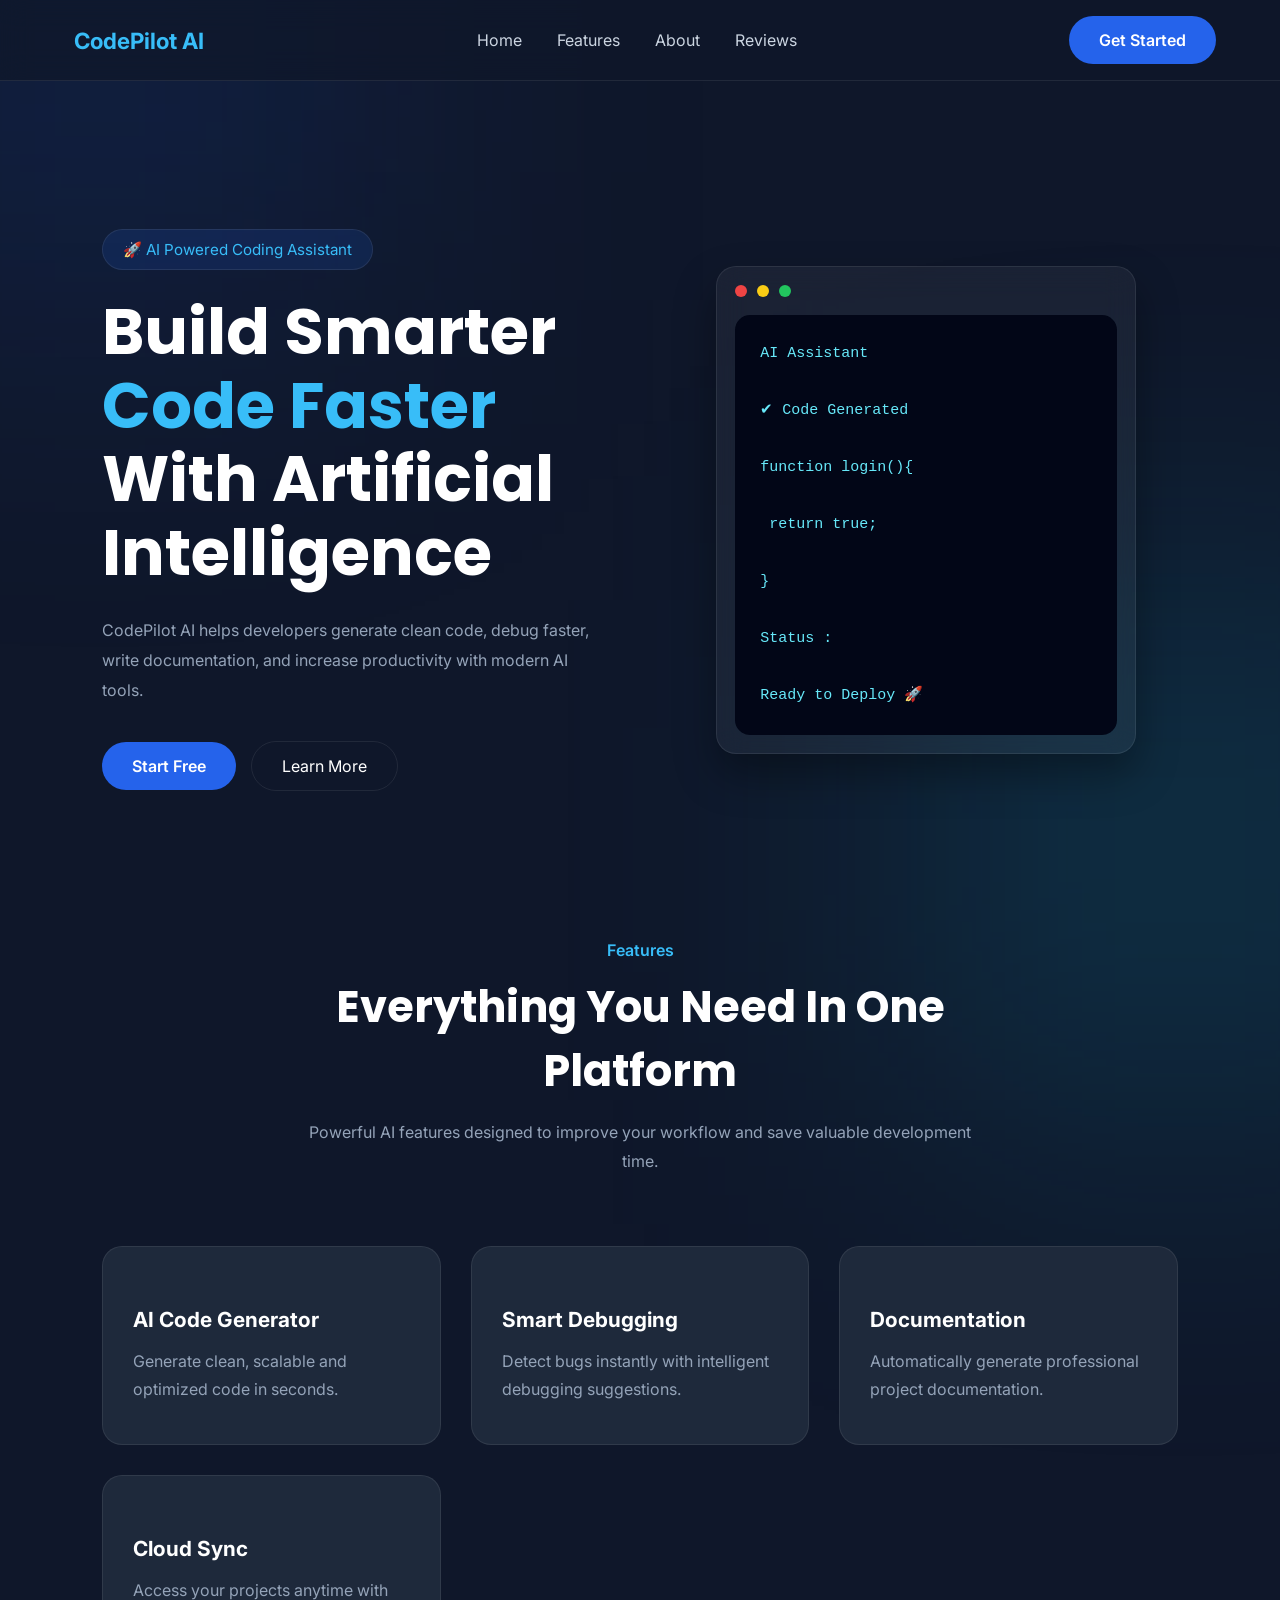
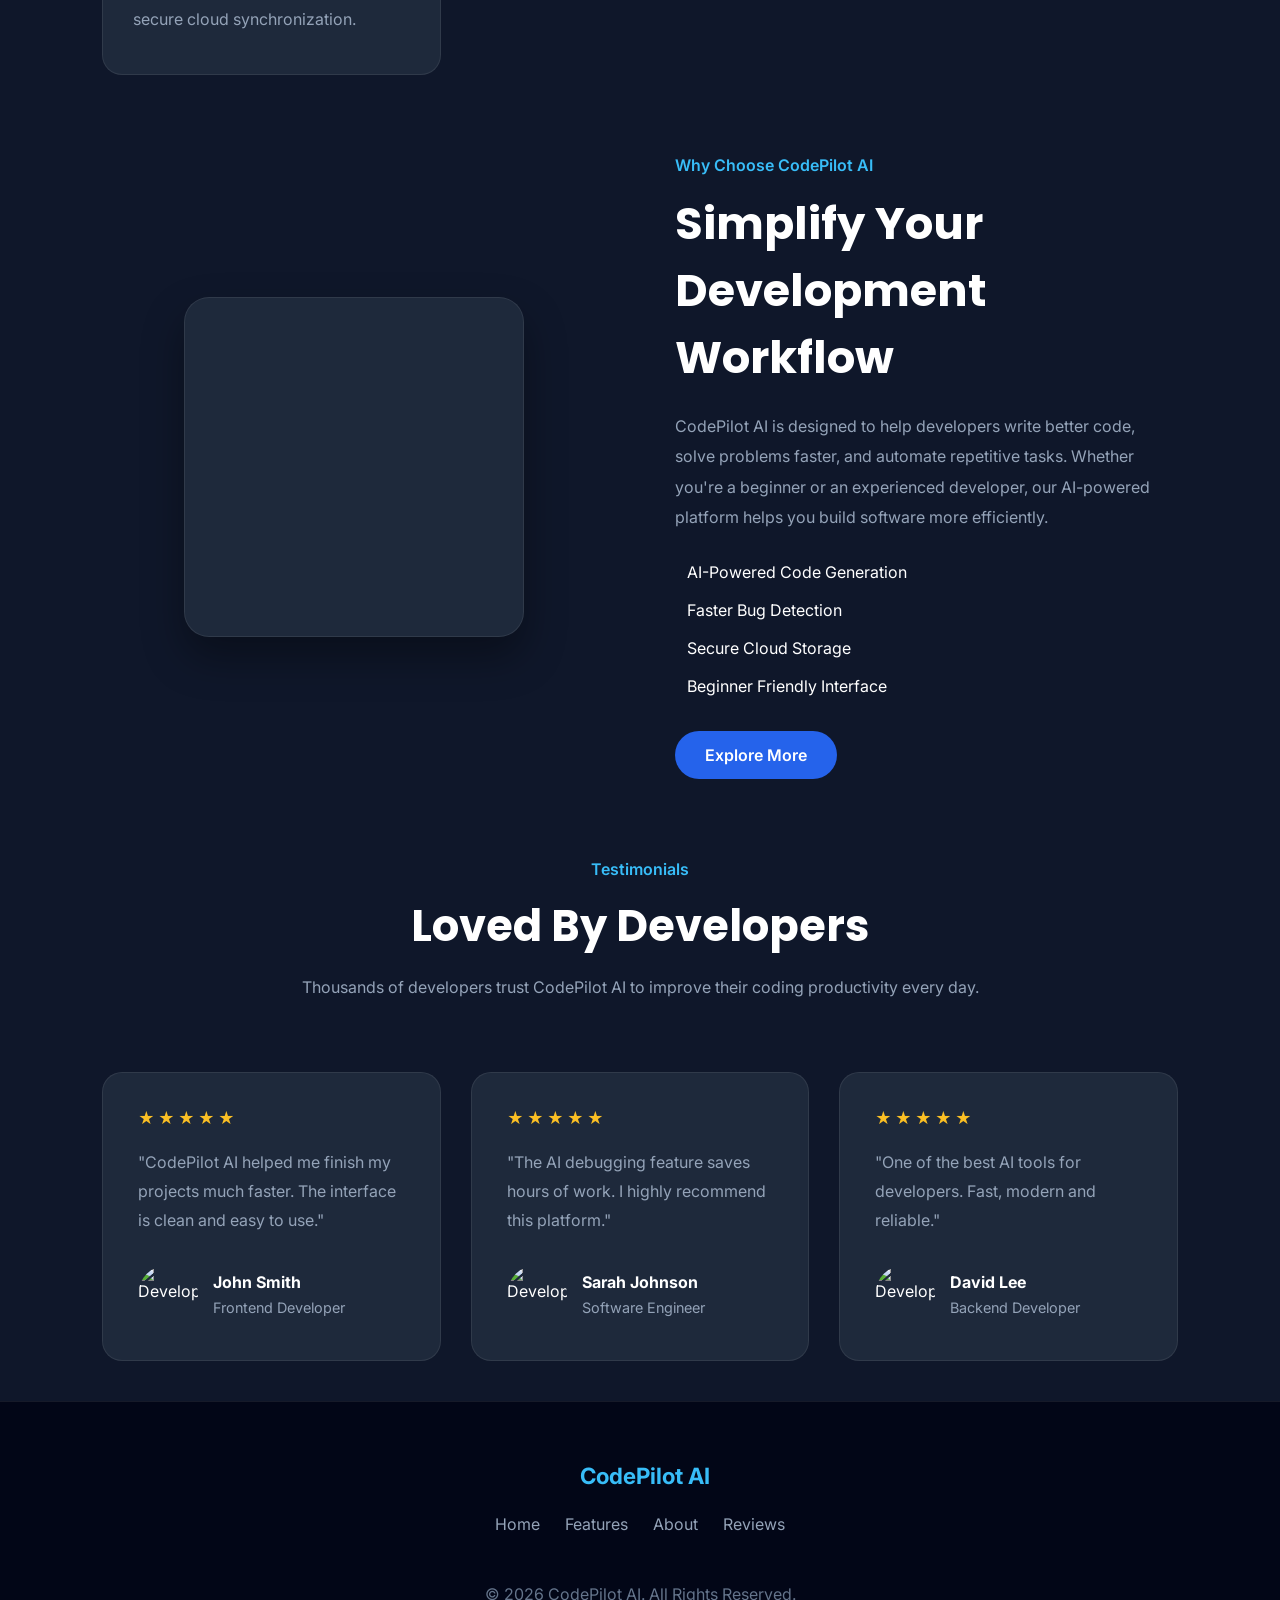
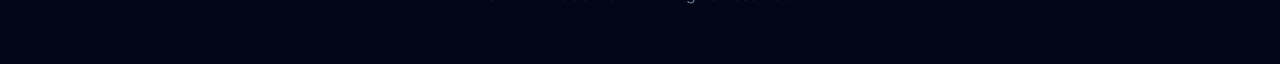
==== WebDev-L1-LandingPage/index.html @ 05443ca6 "Initial commit: CodePilot AI landing page" ====
<!DOCTYPE html>
<html lang="en">

<head>

    <meta charset="UTF-8">

    <meta name="viewport" content="width=device-width, initial-scale=1.0">

    <title>CodePilot AI | Build Smarter. Code Faster.</title>

    <!-- Google Fonts -->
    <link rel="preconnect" href="https://fonts.googleapis.com">

    <link rel="preconnect" href="https://fonts.gstatic.com" crossorigin>

    <link href="https://fonts.googleapis.com/css2?family=Poppins:wght@500;600;700;800&family=Inter:wght@300;400;500;600;700&display=swap" rel="stylesheet">

    <!-- Remix Icons -->

    <link href="https://cdn.jsdelivr.net/npm/remixicon@4.3.0/fonts/remixicon.css" rel="stylesheet">

    <link rel="stylesheet" href="style.css">

</head>

<body>

    <!--==================== NAVBAR ====================-->

    <header>

        <nav class="navbar">

            <a href="#" class="logo">

                <i class="ri-cpu-line"></i>

                <span>CodePilot AI</span>

            </a>

            <ul class="nav-menu">

                <li><a href="#home">Home</a></li>

                <li><a href="#features">Features</a></li>

                <li><a href="#about">About</a></li>

                <li><a href="#testimonials">Reviews</a></li>

            </ul>

            <a href="#" class="btn">Get Started</a>

        </nav>

    </header>

    <!--==================== HERO ====================-->

    <main>

        <section class="hero" id="home">

            <div class="hero-content">

                <span class="hero-tag">

                    🚀 AI Powered Coding Assistant

                </span>

                <h1>

                    Build Smarter

                    <span>Code Faster</span>

                    With Artificial Intelligence

                </h1>

                <p>

                    CodePilot AI helps developers generate clean code, debug faster,
                    write documentation, and increase productivity with modern AI tools.

                </p>

                <div class="hero-buttons">

                    <a href="#" class="btn">

                        Start Free

                    </a>

                    <a href="#" class="btn-outline">

                        Learn More

                    </a>

                </div>

            </div>

            <div class="hero-image">

                <div class="dashboard-card">

                    <div class="window-header">

                        <span class="red"></span>

                        <span class="yellow"></span>

                        <span class="green"></span>

                    </div>

                    <div class="window-body">

<pre>
AI Assistant

✔ Code Generated

function login(){

 return true;

}

Status :

Ready to Deploy 🚀
</pre>

                    </div>

                </div>

            </div>

        </section>

        <!--==================== FEATURES ====================-->

        <section class="features" id="features">

            <div class="section-header">

                <span>Features</span>

                <h2>Everything You Need In One Platform</h2>

                <p>

                    Powerful AI features designed to improve your workflow and save valuable development time.

                </p>

            </div>

            <div class="feature-container">

                <div class="feature-card">

                    <i class="ri-code-box-line"></i>

                    <h3>AI Code Generator</h3>

                    <p>

                        Generate clean, scalable and optimized code in seconds.

                    </p>

                </div>

                <div class="feature-card">

                    <i class="ri-bug-line"></i>

                    <h3>Smart Debugging</h3>

                    <p>

                        Detect bugs instantly with intelligent debugging suggestions.

                    </p>

                </div>

                <div class="feature-card">

                    <i class="ri-file-list-3-line"></i>

                    <h3>Documentation</h3>

                    <p>

                        Automatically generate professional project documentation.

                    </p>

                </div>

                <div class="feature-card">

                    <i class="ri-cloud-line"></i>

                    <h3>Cloud Sync</h3>

                    <p>

                        Access your projects anytime with secure cloud synchronization.

                    </p>

                </div>

            </div>

        </section>




        <!--==================== ABOUT ====================-->

        <section class="about" id="about">

            <div class="about-image">

                <div class="about-box">

                    <i class="ri-robot-2-line"></i>

                </div>

            </div>

            <div class="about-content">

                <span>Why Choose CodePilot AI</span>

                <h2>
                    Simplify Your Development Workflow
                </h2>

                <p>

                    CodePilot AI is designed to help developers write better code,
                    solve problems faster, and automate repetitive tasks.
                    Whether you're a beginner or an experienced developer,
                    our AI-powered platform helps you build software more efficiently.

                </p>

                <ul class="about-list">

                    <li>

                        <i class="ri-check-line"></i>

                        AI-Powered Code Generation

                    </li>

                    <li>

                        <i class="ri-check-line"></i>

                        Faster Bug Detection

                    </li>

                    <li>

                        <i class="ri-check-line"></i>

                        Secure Cloud Storage

                    </li>

                    <li>

                        <i class="ri-check-line"></i>

                        Beginner Friendly Interface

                    </li>

                </ul>

                <a href="#" class="btn">

                    Explore More

                </a>

            </div>

        </section>



        <!--==================== TESTIMONIALS ====================-->

        <section class="testimonials" id="testimonials">

            <div class="section-header">

                <span>Testimonials</span>

                <h2>

                    Loved By Developers

                </h2>

                <p>

                    Thousands of developers trust CodePilot AI to improve their
                    coding productivity every day.

                </p>

            </div>

            <div class="testimonial-container">

                <div class="testimonial-card">

                    <div class="stars">

                        ★★★★★

                    </div>

                    <p>

                        "CodePilot AI helped me finish my projects much faster.
                        The interface is clean and easy to use."

                    </p>

                    <div class="user">

                        <img src="https://i.pravatar.cc/80?img=12" alt="Developer">

                        <div>

                            <h4>John Smith</h4>

                            <span>Frontend Developer</span>

                        </div>

                    </div>

                </div>



                <div class="testimonial-card">

                    <div class="stars">

                        ★★★★★

                    </div>

                    <p>

                        "The AI debugging feature saves hours of work.
                        I highly recommend this platform."

                    </p>

                    <div class="user">

                        <img src="https://i.pravatar.cc/80?img=32" alt="Developer">

                        <div>

                            <h4>Sarah Johnson</h4>

                            <span>Software Engineer</span>

                        </div>

                    </div>

                </div>



                <div class="testimonial-card">

                    <div class="stars">

                        ★★★★★

                    </div>

                    <p>

                        "One of the best AI tools for developers.
                        Fast, modern and reliable."

                    </p>

                    <div class="user">

                        <img src="https://i.pravatar.cc/80?img=48" alt="Developer">

                        <div>

                            <h4>David Lee</h4>

                            <span>Backend Developer</span>

                        </div>

                    </div>

                </div>

            </div>

        </section>

    </main>



    <!--==================== FOOTER ====================-->

    <footer>

        <div class="footer-content">

            <a href="#" class="logo">

                <i class="ri-cpu-line"></i>

                <span>CodePilot AI</span>

            </a>

            <div class="footer-links">

                <a href="#home">Home</a>

                <a href="#features">Features</a>

                <a href="#about">About</a>

                <a href="#testimonials">Reviews</a>

            </div>

            <div class="social-icons">

                <a href="#"><i class="ri-facebook-circle-fill"></i></a>

                <a href="#"><i class="ri-twitter-x-fill"></i></a>

                <a href="#"><i class="ri-linkedin-box-fill"></i></a>

                <a href="#"><i class="ri-github-fill"></i></a>

            </div>

            <p>

                © 2026 CodePilot AI. All Rights Reserved.

            </p>

        </div>

    </footer>

</body>

</html>
---- WebDev-L1-LandingPage/style.css ----
/*====================================
Google Fonts
=====================================*/

@import url('https://fonts.googleapis.com/css2?family=Inter:wght@300;400;500;600;700&family=Poppins:wght@500;600;700;800&display=swap');

/*====================================
Variables
=====================================*/

:root{

    --primary:#2563EB;
    --secondary:#38BDF8;

    --bg:#0F172A;

    --card:#1E293B;

    --white:#ffffff;

    --text:#94A3B8;

    --border:rgba(255,255,255,.08);

    --shadow:0 20px 40px rgba(0,0,0,.35);

}

/*====================================
Reset
=====================================*/

*{

    margin:0;
    padding:0;
    box-sizing:border-box;

}

html{

    scroll-behavior:smooth;

}

body{

    font-family:'Inter',sans-serif;

    background:var(--bg);

    color:var(--white);

    overflow-x:hidden;

}

a{

    text-decoration:none;

    color:inherit;

}

img{

    max-width:100%;

    display:block;

}

ul{

    list-style:none;

}

section{
    padding:40px 8%;
}

.section-header{
    margin:0 auto 50px;
}




/*====================================
Background
=====================================*/

body::before{

    content:"";

    position:fixed;

    width:500px;

    height:500px;

    background:#2563eb25;

    filter:blur(150px);

    top:-200px;

    left:-150px;

    z-index:-2;

}

body::after{

    content:"";

    position:fixed;

    width:500px;

    height:500px;

    background:#06b6d430;

    filter:blur(150px);

    bottom:-200px;

    right:-150px;

    z-index:-2;

}

/*====================================
Navbar
=====================================*/

header{

    position:fixed;

    top:0;

    width:100%;

    z-index:999;

    background:rgba(15,23,42,.75);

    backdrop-filter:blur(15px);

    border-bottom:1px solid var(--border);

}

.navbar{

    width:min(1200px,90%);

    margin:auto;

    height:80px;

    display:flex;

    justify-content:space-between;

    align-items:center;

}

.logo{

    display:flex;

    align-items:center;

    gap:10px;

    font-size:1.4rem;

    font-weight:700;

    color:var(--secondary);

}

.logo i{

    font-size:30px;

}

.nav-menu{

    display:flex;

    gap:35px;

}

.nav-menu a{

    color:#CBD5E1;

    position:relative;

    transition:.3s;

}

.nav-menu a::after{

    content:"";

    position:absolute;

    left:0;

    bottom:-8px;

    width:0;

    height:2px;

    background:var(--secondary);

    transition:.3s;

}

.nav-menu a:hover{

    color:#fff;

}

.nav-menu a:hover::after{

    width:100%;

}

/*====================================
Buttons
=====================================*/

.btn{

    display:inline-block;

    background:var(--primary);

    color:#fff;

    padding:14px 30px;

    border-radius:50px;

    font-weight:600;

    transition:.3s;

}

.btn:hover{

    transform:translateY(-4px);

    box-shadow:0 10px 25px rgba(37,99,235,.4);

}

.btn-outline{

    display:inline-block;

    border:1px solid var(--border);

    padding:14px 30px;

    border-radius:50px;

    margin-left:15px;

    transition:.3s;

}

.btn-outline:hover{

    background:var(--card);

}

/*====================================
Hero
=====================================*/

.hero{

    min-height:100vh;

    display:grid;

    grid-template-columns:repeat(2,1fr);

    align-items:center;

    gap:70px;

    padding-top:160px;

}

.hero-tag{

    display:inline-block;

    padding:10px 20px;

    background:rgba(37,99,235,.15);

    border:1px solid var(--border);

    border-radius:50px;

    color:var(--secondary);

    margin-bottom:25px;

    font-size:.95rem;

}

.hero h1{

    font-family:'Poppins',sans-serif;

    font-size:4rem;

    line-height:1.15;

    margin-bottom:25px;

}

.hero h1 span{

    color:var(--secondary);

}

.hero p{

    color:var(--text);

    line-height:1.9;

    margin-bottom:35px;

    max-width:550px;

}

.hero-buttons{

    display:flex;

    align-items:center;

}

/*====================================
Dashboard Card
=====================================*/

.hero-image{

    display:flex;

    justify-content:center;

}

.dashboard-card{

    width:420px;

    background:rgba(255,255,255,.05);

    border:1px solid var(--border);

    border-radius:20px;

    backdrop-filter:blur(15px);

    box-shadow:var(--shadow);

    animation:float 5s ease-in-out infinite;

}

.window-header{

    display:flex;

    gap:10px;

    padding:18px;

}

.window-header span{

    width:12px;

    height:12px;

    border-radius:50%;

}

.red{

    background:#ef4444;

}

.yellow{

    background:#facc15;

}

.green{

    background:#22c55e;

}

.window-body{

    background:#020617;

    margin:0 18px 18px;

    padding:25px;

    border-radius:15px;

}

.window-body pre{

    color:#67e8f9;

    font-family:monospace;

    line-height:1.9;

    font-size:15px;

}

/*====================================
Section Header
=====================================*/

.section-header{

    text-align:center;

    max-width:700px;

    margin:0 auto 70px;

}

.section-header span{

    color:var(--secondary);

    font-weight:600;

}

.section-header h2{

    font-family:'Poppins',sans-serif;

    font-size:2.7rem;

    margin:15px 0;

}

.section-header p{

    color:var(--text);

    line-height:1.8;

}

/*====================================
Features
=====================================*/

.feature-container{

    display:grid;

    grid-template-columns:repeat(auto-fit,minmax(250px,1fr));

    gap:30px;

}

.feature-card{

    background:var(--card);

    border:1px solid var(--border);

    border-radius:20px;

    padding:40px 30px;

    transition:.35s;

}

.feature-card:hover{

    transform:translateY(-10px);

    box-shadow:var(--shadow);

    border-color:var(--secondary);

}

.feature-card i{

    font-size:45px;

    color:var(--secondary);

}

.feature-card h3{

    margin:20px 0 15px;

    font-size:1.3rem;

}

.feature-card p{

    color:var(--text);

    line-height:1.8;

}

/*====================================
About
=====================================*/

.about{

    display:grid;

    grid-template-columns:repeat(2,1fr);

    gap:70px;

    align-items:center;

}

.about-box{

    width:340px;

    height:340px;

    margin:auto;

    border-radius:25px;

    background:var(--card);

    border:1px solid var(--border);

    display:flex;

    align-items:center;

    justify-content:center;

    box-shadow:var(--shadow);

}

.about-box i{

    font-size:120px;

    color:var(--secondary);

}

.about-content span{

    color:var(--secondary);

    font-weight:600;

}

.about-content h2{

    font-family:'Poppins',sans-serif;

    font-size:2.8rem;

    margin:15px 0 20px;

}

.about-content p{

    color:var(--text);

    line-height:1.9;

    margin-bottom:30px;

}

.about-list{

    display:flex;

    flex-direction:column;

    gap:18px;

    margin-bottom:35px;

}

.about-list li{

    display:flex;

    gap:12px;

    align-items:center;

}

.about-list i{

    color:var(--secondary);

}

/*====================================
Testimonials
=====================================*/

.testimonial-container{

    display:grid;

    grid-template-columns:repeat(auto-fit,minmax(300px,1fr));

    gap:30px;

}

.testimonial-card{

    background:var(--card);

    border:1px solid var(--border);

    border-radius:20px;

    padding:35px;

    transition:.35s;

}

.testimonial-card:hover{

    transform:translateY(-10px);

    box-shadow:var(--shadow);

}

.stars{

    color:#FBBF24;

    margin-bottom:20px;

    letter-spacing:3px;

}

.testimonial-card p{

    color:var(--text);

    line-height:1.8;

    margin-bottom:30px;

}

.user{

    display:flex;

    align-items:center;

    gap:15px;

}

.user img{

    width:60px;

    height:60px;

    border-radius:50%;

}

.user h4{

    margin-bottom:5px;

}

.user span{

    color:var(--text);

    font-size:.9rem;

}

/*====================================
Footer
=====================================*/

footer{

    background:#020617;

    padding:60px 8%;

    border-top:1px solid var(--border);

}

.footer-content{

    max-width:1200px;

    margin:auto;

    display:flex;

    flex-direction:column;

    align-items:center;

    gap:25px;

}

.footer-links{

    display:flex;

    gap:25px;

    flex-wrap:wrap;

}

.footer-links a{

    color:var(--text);

    transition:.3s;

}

.footer-links a:hover{

    color:var(--white);

}

.social-icons{

    display:flex;

    gap:20px;

}

.social-icons i{

    font-size:28px;

    transition:.3s;

}

.social-icons i:hover{

    color:var(--secondary);

    transform:translateY(-5px);

}

.footer-content p{

    color:#64748B;

}

/*====================================
Animation
=====================================*/

@keyframes float{

    0%,100%{

        transform:translateY(0);

    }

    50%{

        transform:translateY(-18px);

    }

}

/*====================================
Responsive
=====================================*/

@media(max-width:992px){

    .hero,
    .about{

        grid-template-columns:1fr;

        text-align:center;

    }

    .hero p{

        margin-inline:auto;

    }

    .hero-buttons{

        justify-content:center;

    }

    .about-list{

        align-items:center;

    }

    .nav-menu{

        display:none;

    }

}

@media(max-width:768px){

    .hero h1{

        font-size:2.8rem;

    }

    .section-header h2{

        font-size:2rem;

    }

    .about-content h2{

        font-size:2.2rem;

    }

    .dashboard-card{

        width:100%;

    }

}

@media(max-width:576px){

    .hero-buttons{

        flex-direction:column;

        gap:15px;

    }

    .btn-outline{

        margin-left:0;

    }

    .about-box{

        width:100%;

        height:280px;

    }

}
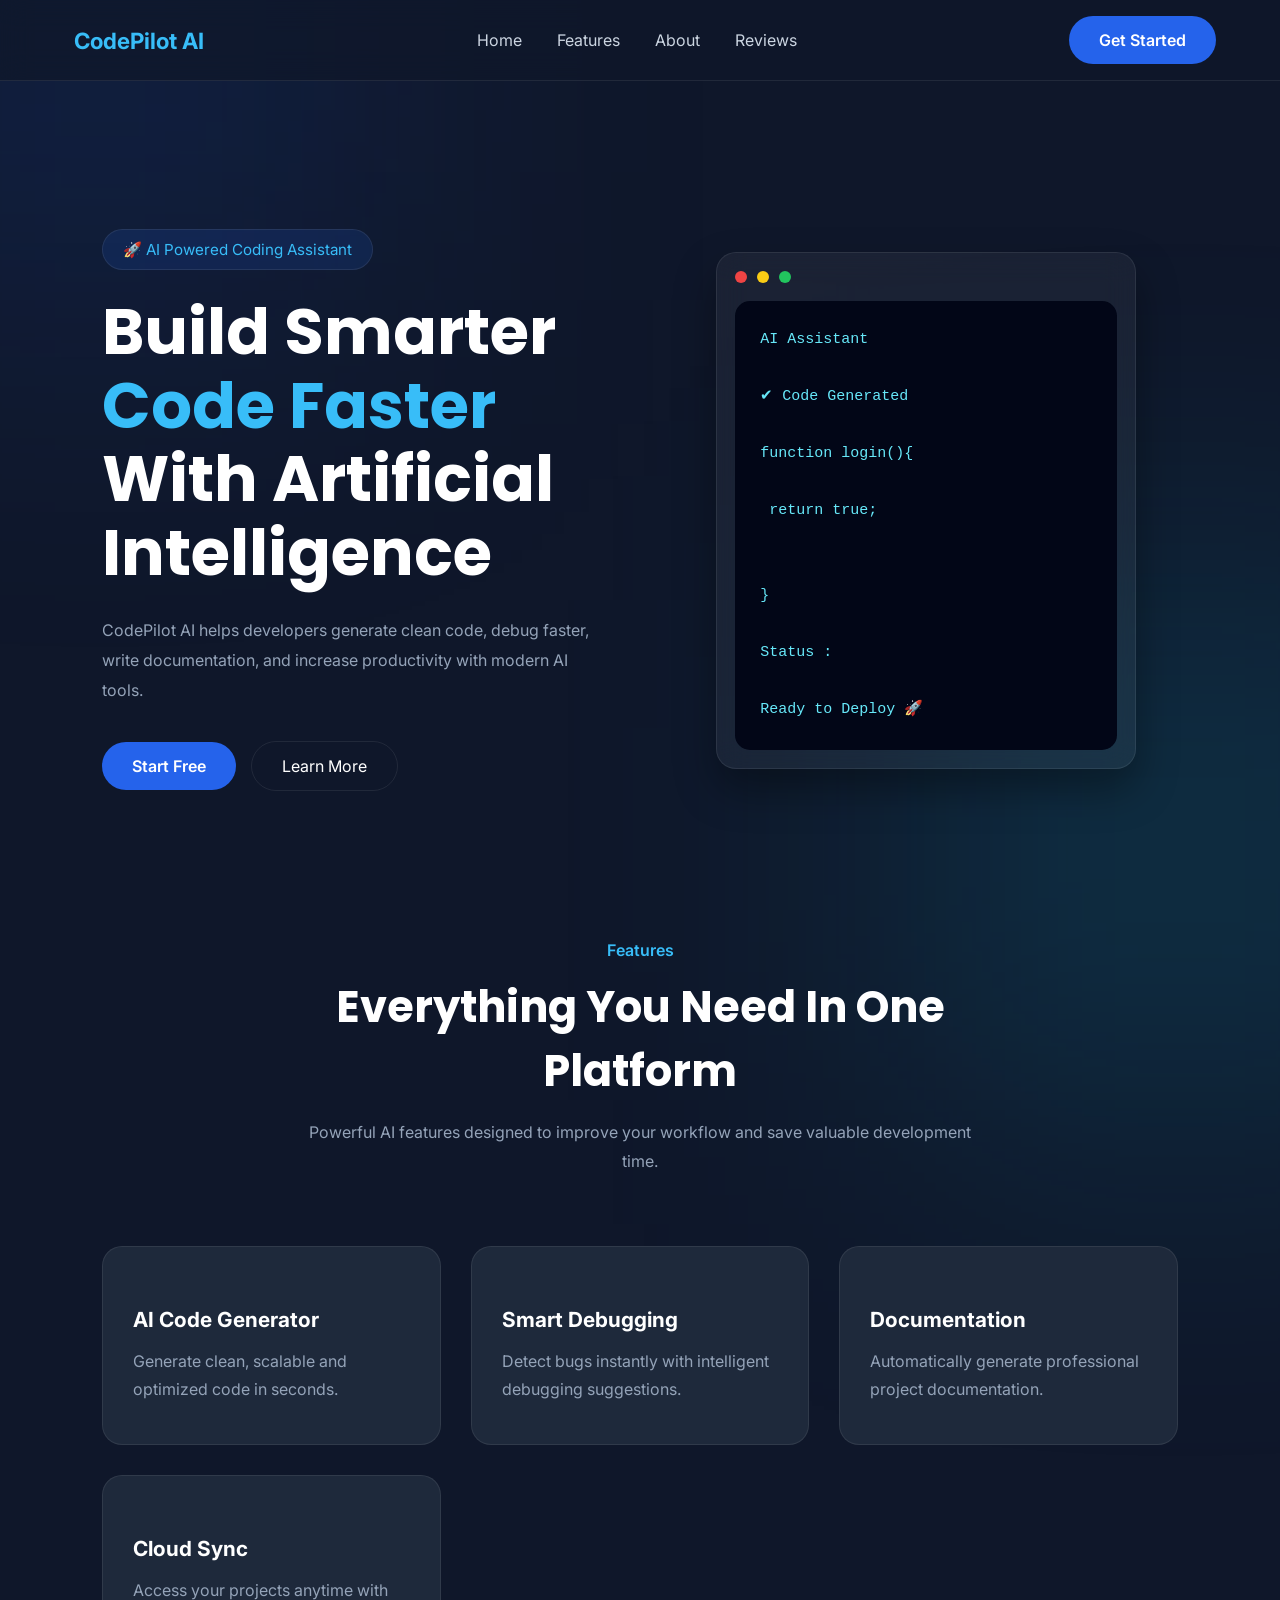
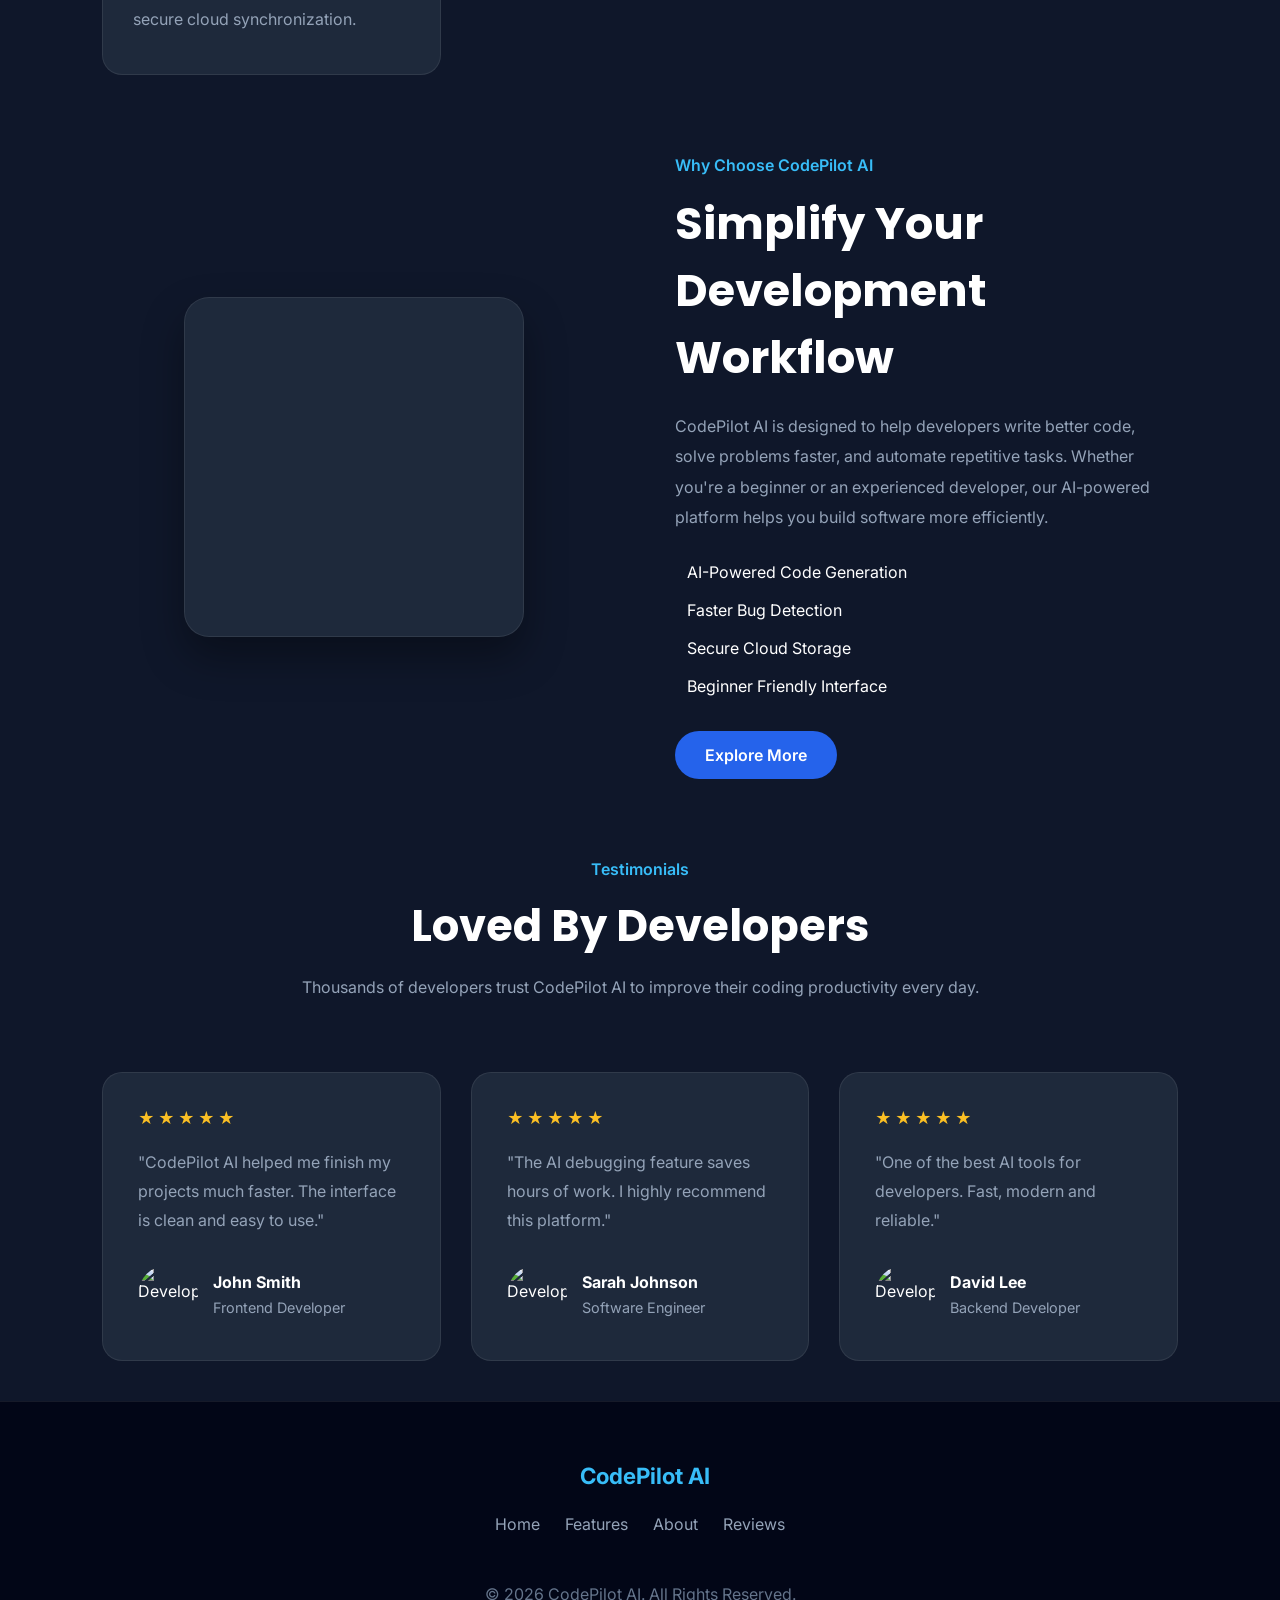
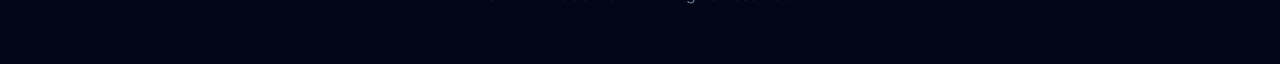
==== commit 25d3394e: "Add project hub Add project hub" ====
--- a/WebDev-L1-LandingPage/index.html
+++ b/WebDev-L1-LandingPage/index.html
@@ -132,6 +132,7 @@
 
  return true;
 
+ 
 }
 
 Status :
